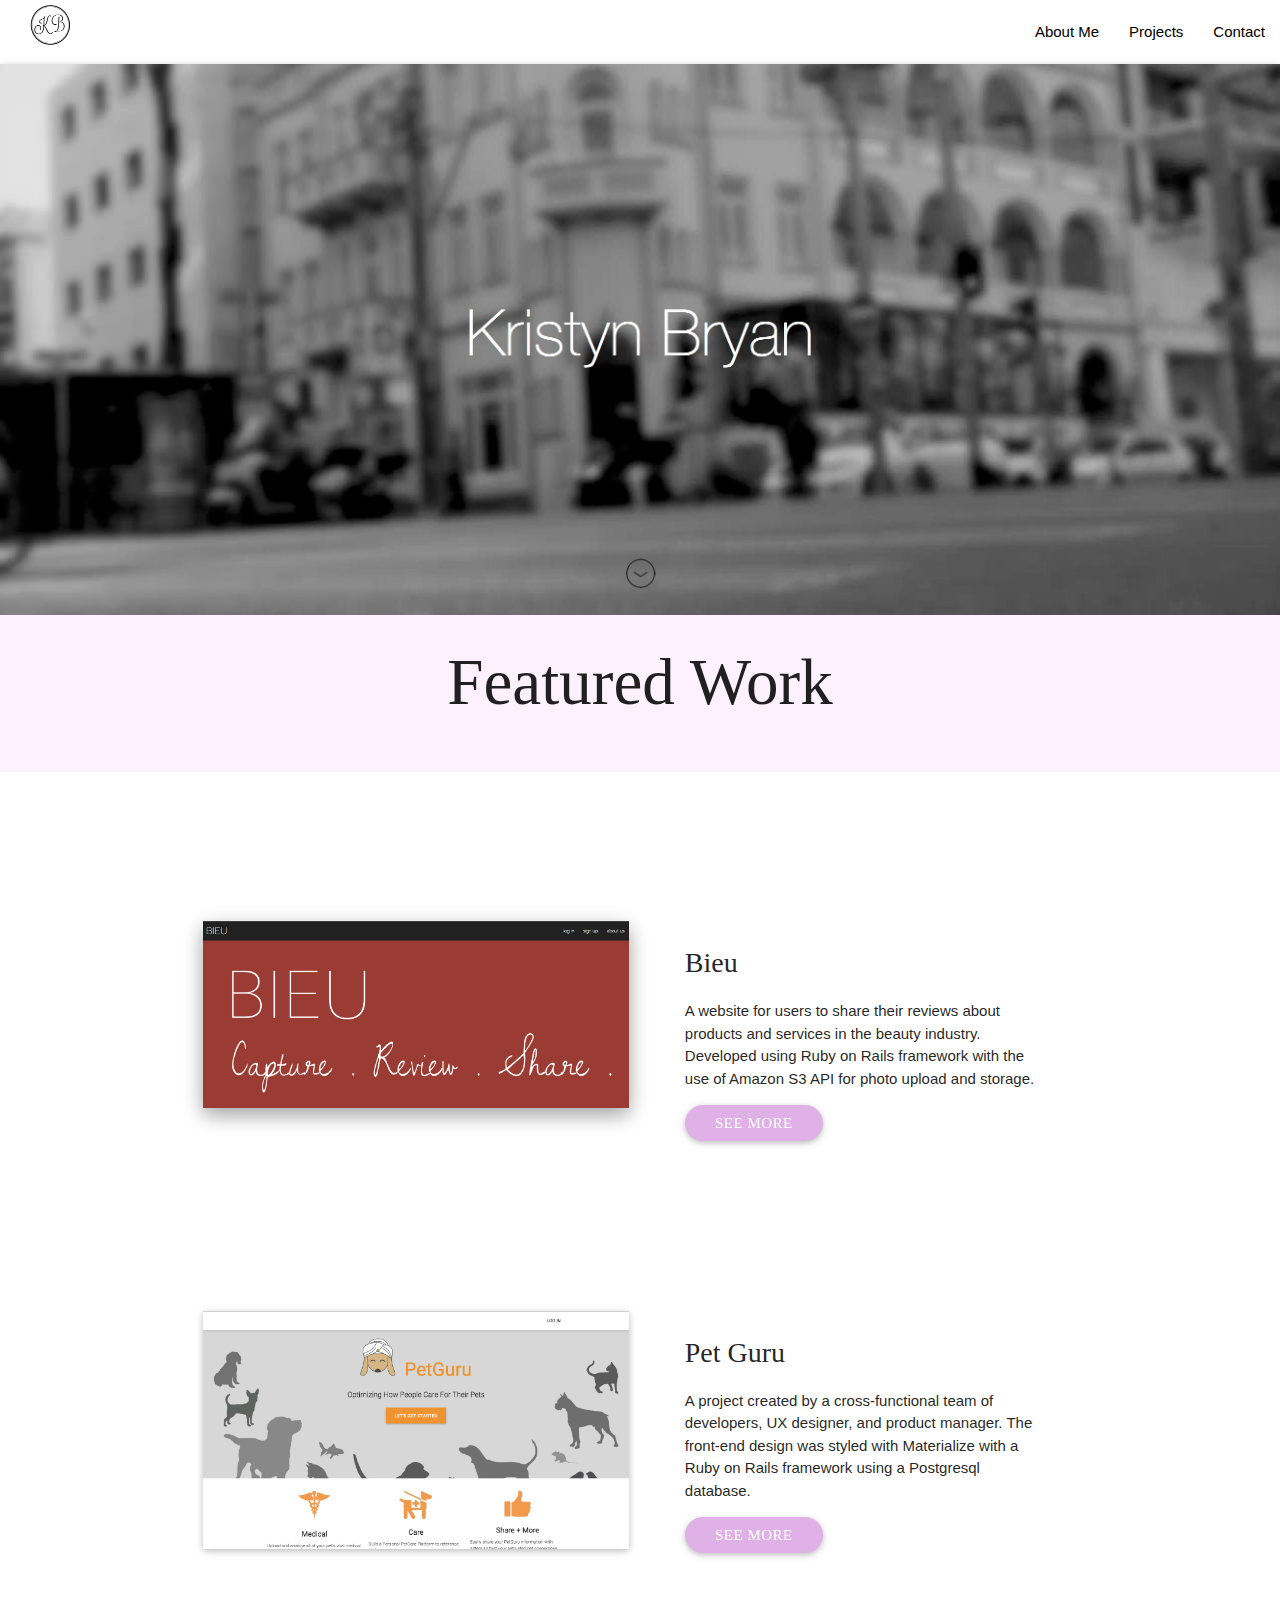
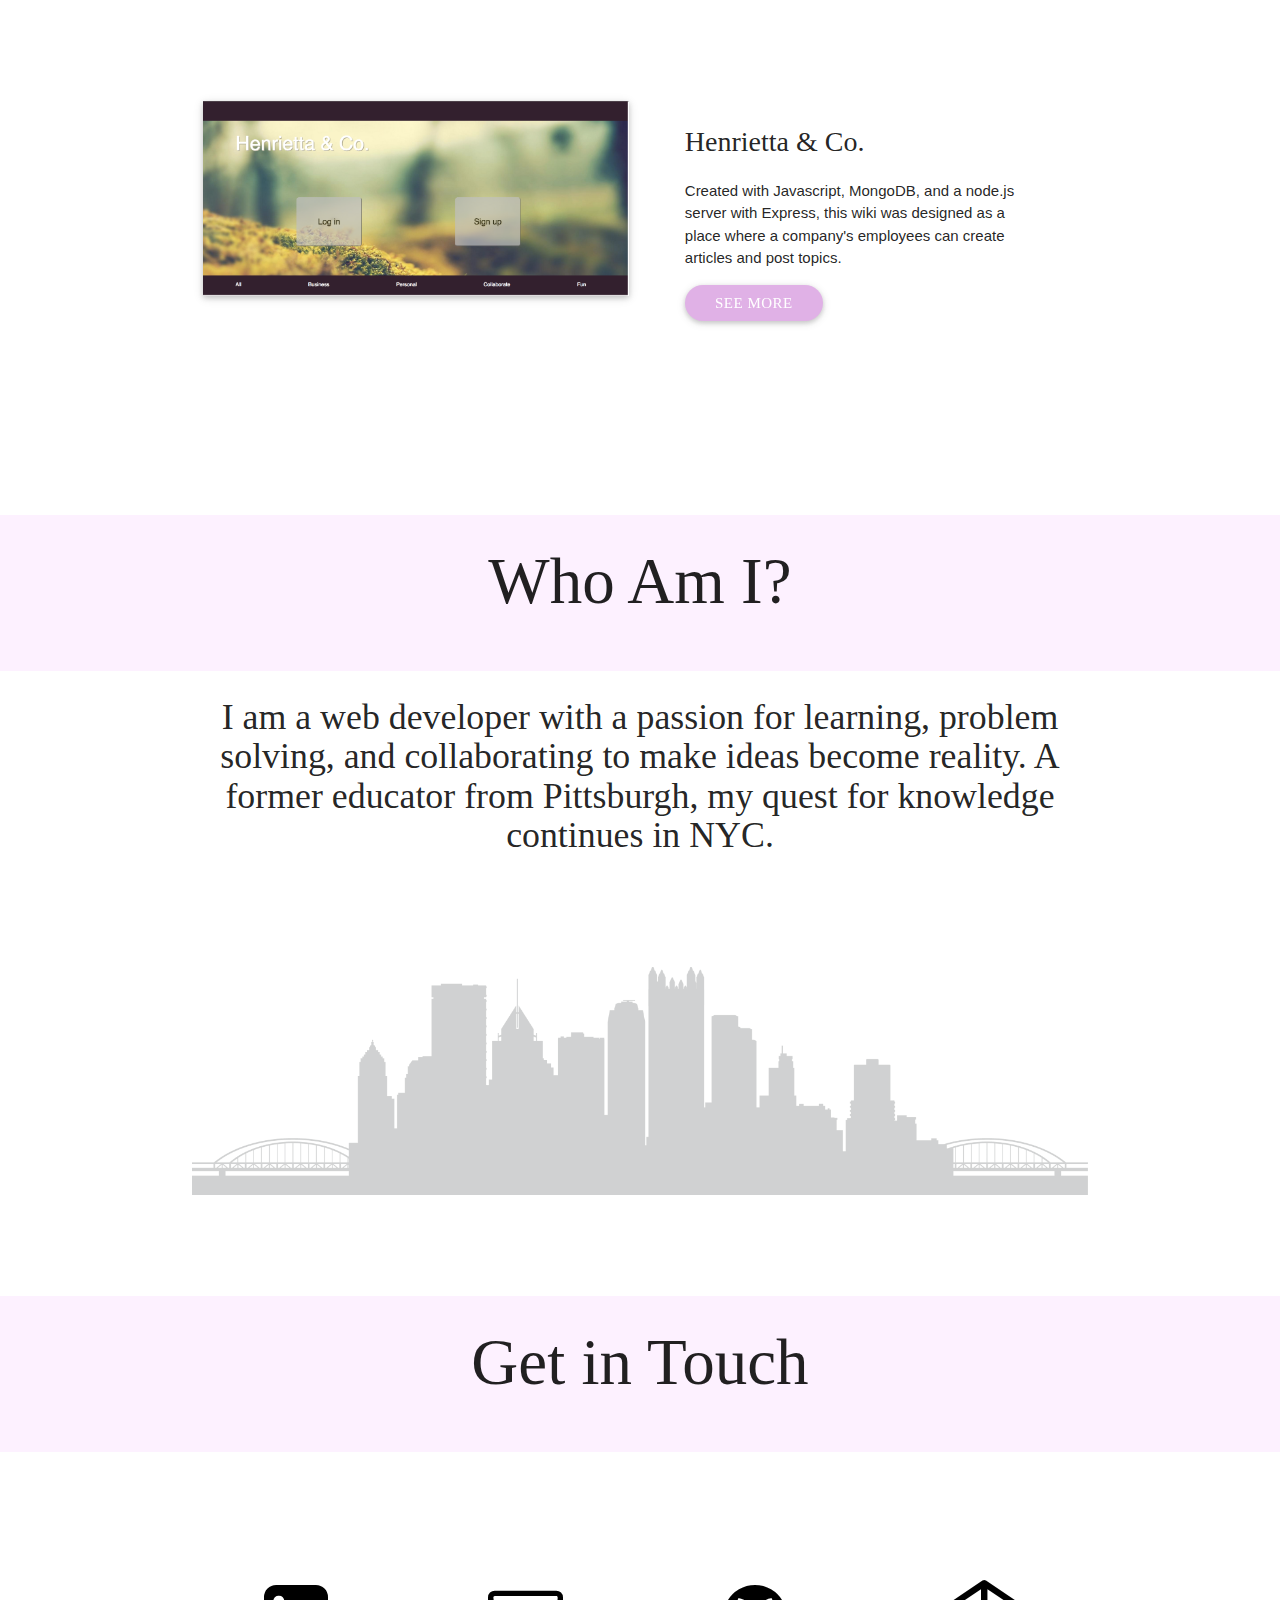
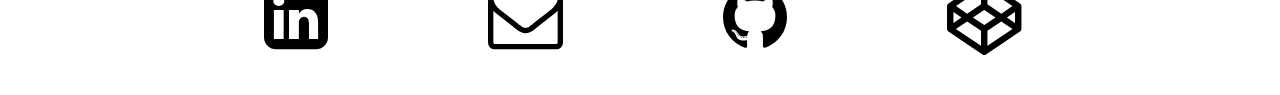
==== index.html @ 2a8c0eea "changed z-index on headers" ====
<!DOCTYPE html>
<head>
  <title>Kristyn Bryan</title>
  <meta name="description" content="Kristyn Bryan | Web Developer." />
<meta name="keywords" content="Kristyn, Bryan, Kristyn Bryan, web developer, freelancer" />
  <link type="text/css" rel="stylesheet" href="views/css/materialize.min.css"  media="screen,projection"/>
  <link rel="stylesheet" type="text/css" href="views/stylesheet.css" />
  <link rel="stylesheet" href="http://maxcdn.bootstrapcdn.com/font-awesome/4.3.0/css/font-awesome.min.css">
  <!--Let browser know website is optimized for mobile-->
  <meta name="viewport" content="width=device-width, initial-scale=1.0"/>
  <!-- <link rel="stylesheet" type="text/css" href="coverr.css"> -->
</head>
<body>
  <!-- Navigation bar -->
  <nav class="z-depth-1">
    <div class="nav-wrapper">
      <a href="#" data-activates="mobile-demo" class="button-collapse"><i class="fa fa-bars"></i></a>
      <a href="#contact" class="brand-logo left"><img style="max-width:100px; margin-top: -7px;" src="views/kblogo.jpg"></a>
      <ul class="right hide-on-med-and-down">
        <li><a href="#about">About Me</a></li>
        <!-- <li><a href="#philosophy">Philosophy</a></li> -->
        <li><a href="#projects">Projects</a></li>
        <li><a href="#contact">Contact</a></li>
      </ul>
      <ul class="side-nav" id="mobile-demo">
        <li><a href="#about">About Me</a></li>
        <!-- <li><a href="#philosophy">Philosophy</a></li> -->
        <li><a href="#projects">Projects</a></li>
        <li><a href="#contact">Contact</a></li>
      </ul>
    </div>
  </nav>


  <div><a href="#about"><img class="background-image responsive-img z-depth-1" src="views/The-Crosswalk/Snapshots/Poster.jpg"></a></div>

  <!-- Project section -->
  <a id="projects"></a>
  <div class="center-align">
    <div id="header-container" class="valign-wrapper">
      <h1 class="valign">Featured Work</h1>
    </div>
  </div>
  <div class="container">
    <div class="section">
      <div class="row">
        <div class="col s12">
          <div id="prjimg" class="col s12 m6 l6">
            <img class="z-depth-2 materialboxed" width="100%" src="views/project_images/Bieu.png">
          </div>
          <div id="prjtxt" class="col s12 m6 l6">
            <h2>Bieu</h2>
            <p>A website for users to share their reviews about products and services in the beauty industry. Developed using Ruby on Rails framework with the use of Amazon S3 API for photo upload and storage.</p>
            <a href="https://arcane-stream-7673.herokuapp.com/" target="_blank" class="btn waves-effect waves-ripple waves-light">See More</a>
          </div>
        </div>

        <div class="col s12">
          <div id="prjimg" class="col s12 m6 l6">
            <img class="materialboxed z-depth-1" width="100%" src="views/project_images/petguru.png">
          </div>
          <div id="prjtxt" class="col s12 m6 l6">
            <h2>Pet Guru</h2>
            <p>A project created by a cross-functional team of developers, UX designer, and product manager. The front-end design was styled with Materialize with a Ruby on Rails framework using a Postgresql database.</p>
            <a href="http://www.petguru.net/" target="_blank" class="btn waves-effect waves-ripple waves-light">See More</a>
          </div>
        </div>

        <div class="col s12">
          <div id="prjimg" class="col s12 m6 l6">
            <img class="materialboxed z-depth-1" width="100%" src="views/project_images/henriettaandco.png">
          </div>
          <div id="prjtxt" class="col s12 m6 l6">
            <h2>Henrietta & Co.</h2>
            <p>Created with Javascript, MongoDB, and a node.js server with Express, this wiki was designed as a place where a company's employees can create articles and post topics.</p>
            <a href="https://henriettaandco.herokuapp.com/" target="_blank" class="btn waves-effect waves-ripple waves-light">See More</a>
          </div>
        </div>
      </div>
    </div>
  </div>


  <!-- Philosophy section -->
  <!-- <div class="section"><a id="philosophy"></a>
    <div id="header-container" class="valign-wrapper z-depth-1">
      <h1 class="center-align">My Coding Philosophy</h1>
    </div>
    <div class="container center-align">
      <h2>"Just because something doesn't do what you planned it to do <br>doesn't mean it's useless."</h2>
      <h2>- Thomas Edison</h2>
      <div id="philosophy" class="row">
        <div class="col s4">
          <img src="views/learn.jpg" class="circle responsive-img" >
          <p>Learn ferociosly.</p>
      </div>
        <div class="col s4">
          <img src="views/steps.jpg" class="circle responsive-img">
          <p>Collaborate and be open to critique.</p>
        </div>
        <div class="col s4">
          <img src="views/prague.jpg" class="circle responsive-img">
          <p>Make it easy to maintain.</p>
        </div>
      </div>
    </div>
  </div> -->

  <!-- Languages section -->
  <!-- <a id="languages"></a>
  <div class="center-align">
    <div id="header-container" class="valign-wrapper z-depth-1">
      <h1>Related Technologies</h1>
    </div>
    <div class="container">
      <div class="section">

        <div class="row">
          <div class="col s6 m3 l3">
            <img src="views/website_software_imgs/angularjs.jpg" >
            <img src="views/website_software_imgs/jquery.jpg" >
            <img src="views/website_software_imgs/npm.png">
            <img src="views/website_software_imgs/node.jpg">
          </div>
          <div class="col s6 m3 l3">
            <img style="margin: 1px;" src="views/website_software_imgs/css.png">
            <img style="margin: 1px;" src="views/website_software_imgs/mongodb.jpg">
            <img style="margin: 1px;" src="views/website_software_imgs/php.jpg">
          </div>
          <div class="col s12 m3 l3">
            <img src="views/website_software_imgs/HTML5_Logo_64.png">
            <img src="views/website_software_imgs/mysql.jpg">
            <img src="views/website_software_imgs/postgresql.png">
          </div>
          <div class="col s12 m3 l3">
            <img style="margin: 1px;"src="views/website_software_imgs/javascript.jpg">
            <img style="margin: 1px;" src="views/website_software_imgs/rails.jpg">
            <img style="margin: 1px;"src="views/website_software_imgs/ruby.jpg">
          </div>
        </div>
      </div>
    </div>
  </div> -->

  <!-- About Me section -->
  <a id="about"></a>
  <div class="center-align">
    <div class="section">
      <div id="header-container" class="valign-wrapper">
        <h1>Who Am I?</h1>
      </div>
        <div class="container">
          <h2 id="about_me">I am a web developer with a passion for learning, problem solving, and collaborating to make ideas become reality. A former educator from Pittsburgh, my quest for knowledge continues in NYC.</h2>
          <div><img id="pittsburgh" class="responsive-img" src="views/skyline-pittsburgh.png"></div>
      </div>
    </div>
  </div>

  <!-- Contact section -->
  <div class="center-align">
    <div class="section" <a id="contact"></a>
      <div id="header-container" class="valign-wrapper">
        <h1>Get in Touch</h1>
      </div>
        <div class="container" id="about-section">
          <div class="row">
            <div class="col s3">
              <a href="https://www.linkedin.com/in/kristynbryan" target="_blank"><i class="fa fa-linkedin-square fa-5x"></i></a>
            </div>
            <div class="col s3">
              <a href="mailto:kristynrb@gmail.com" target="_blank"><i class="fa fa-envelope-o fa-5x"></i></a>
            </div>
            <div class="col s3">
              <a href="https://github.com/kristynrb" target="_blank"><i class="fa fa-github fa-5x"></i></a>
            </div>
            <div class="col s3">
              <a href="http://codepen.io/kristynrb" target="_blank"><i class="fa fa-codepen fa-5x"></i></a>
            </div>
          </div>
        </div>
        <div hidden id="kristyn"><a href="#about"><img src="views/KBweb.jpeg" class="responsive-img"/></a></div>
      </div>
    </div>
  </div>
</div>
<!-- Javascript tags -->
<script type="text/javascript" src="https://code.jquery.com/jquery-2.1.1.min.js"></script>
<script type="text/javascript" src="js/materialize.min.js"></script>
<script src="js/personal_site.js"></script>
</body>

</html>
---- views/stylesheet.css ----
html {
  font-family: "HelveticaNeue-Light", "Helvetica Neue Light", "Helvetica Neue", Helvetica, Arial, "Lucida Grande", sans-serif;
}

nav {
  background-color: white;
}

nav ul a {
  color: black;
}

i.fa.fa-bars{
  color: black;
  margin-left: 20%;
}

i.fa {
  color: black;
}

#name-box {
  color: white;
  width: 100%;
  font-size: 65px;
  font-weight: 100;
  z-index: 2;
  position: absolute;
  box-sizing: border-box;
  height: auto;
}

#name {
  width: 100%;
  margin-top: 20%;
}

i.fa fa-chevron-down{
  margin-top: -10px;
}

h1 {
	font-family: 'Helvetica Neue';
	font-size: 65px;
  font-weight: 100;
  /*background-color: lightgray;*/
  height: 100px;
  width: 100%;
}

@media screen and (max-width: 400px){
  h1{
    font-size: 40px;
  }
}

@media screen and (max-width: 700px){
  h1{
    font-size: 50px;
  }
}

h2 {
	font-family: 'HelveticaNeue-Light';
	font-size: 28px;
  /*font-size: 3.0vw;*/
  font-weight: 300;
}

#about_me {
  font-size: 2.8vw;
  font-weight: 300;
}

a.btn {
  font-family: 'Helvetica Neue';
  border-radius: 40px 40px 40px / 40px 40px;
  background-color: #E0B1E6;
  font-weight: thin;
}

a.btn:hover {
  background-color: lightgray;
}

div#prjtxt {
  height: 300px;
  margin-top: 10%;
  padding: 5%;
  padding-top:0%;
}

div#prjimg {
  height: 300px;
  margin-top: 10%;
}

@media screen and (max-width: 400px){
  div#prjimg {
    height: 100%;
  }
}

.container {
  min-height: 100%;
}


.background-image {
  width: 100%;
  left: 0;
  right: 0;
  z-index: 1;
  overflow: hidden;
  max-height: 600px;
  display: block;
  margin-top: 0;
}

#philosophy {
  margin-top: 10%;
}

#pittsburgh {
  opacity: .2;
  max-width: 100%;
  margin-top: 10%;
}

.section {
  margin-top: 5%;
}

#contact {
  /*margin-bottom: 0%;*/
}

#kristyn {
  margin-top: 10%;
}

#about-section {
  height: 100px;
  margin-top: 10%;
}

#header-container {
  /*background-color: lightgray;*/
  background-color: #FDF1FF;

}
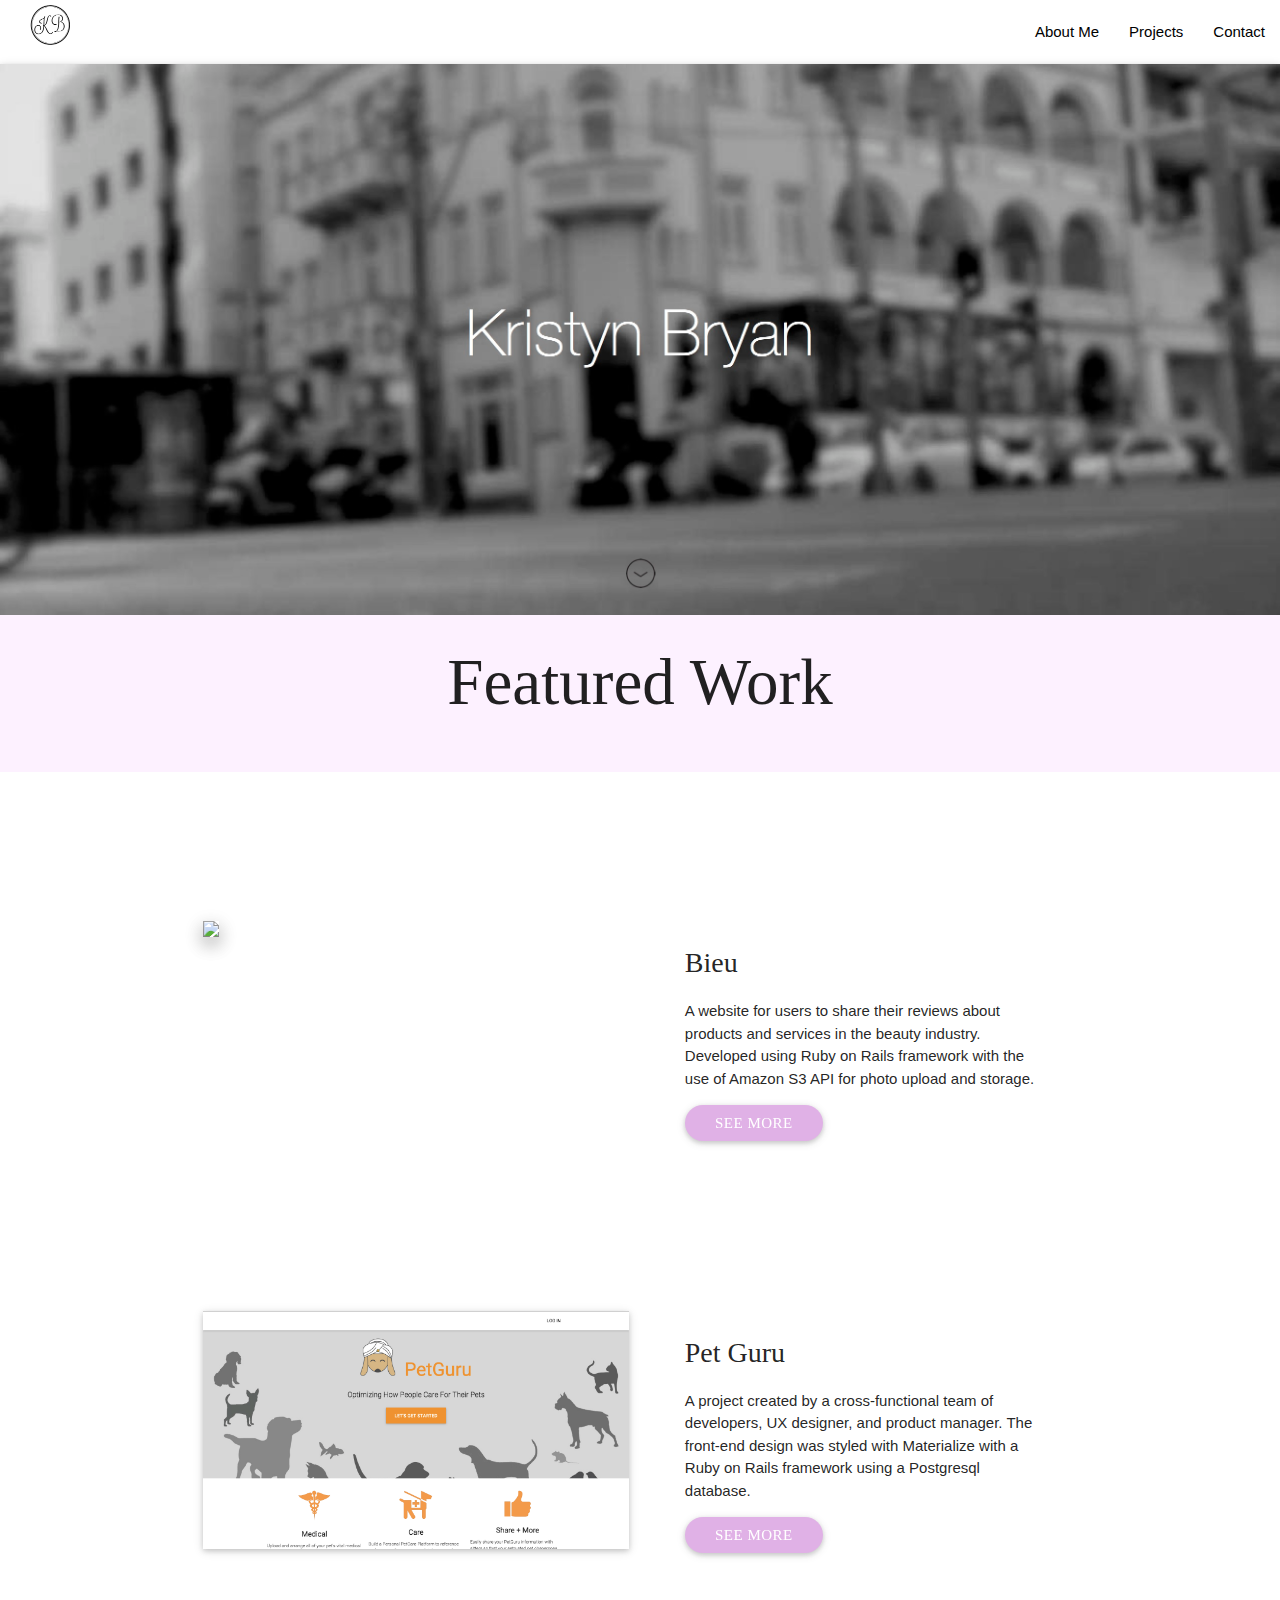
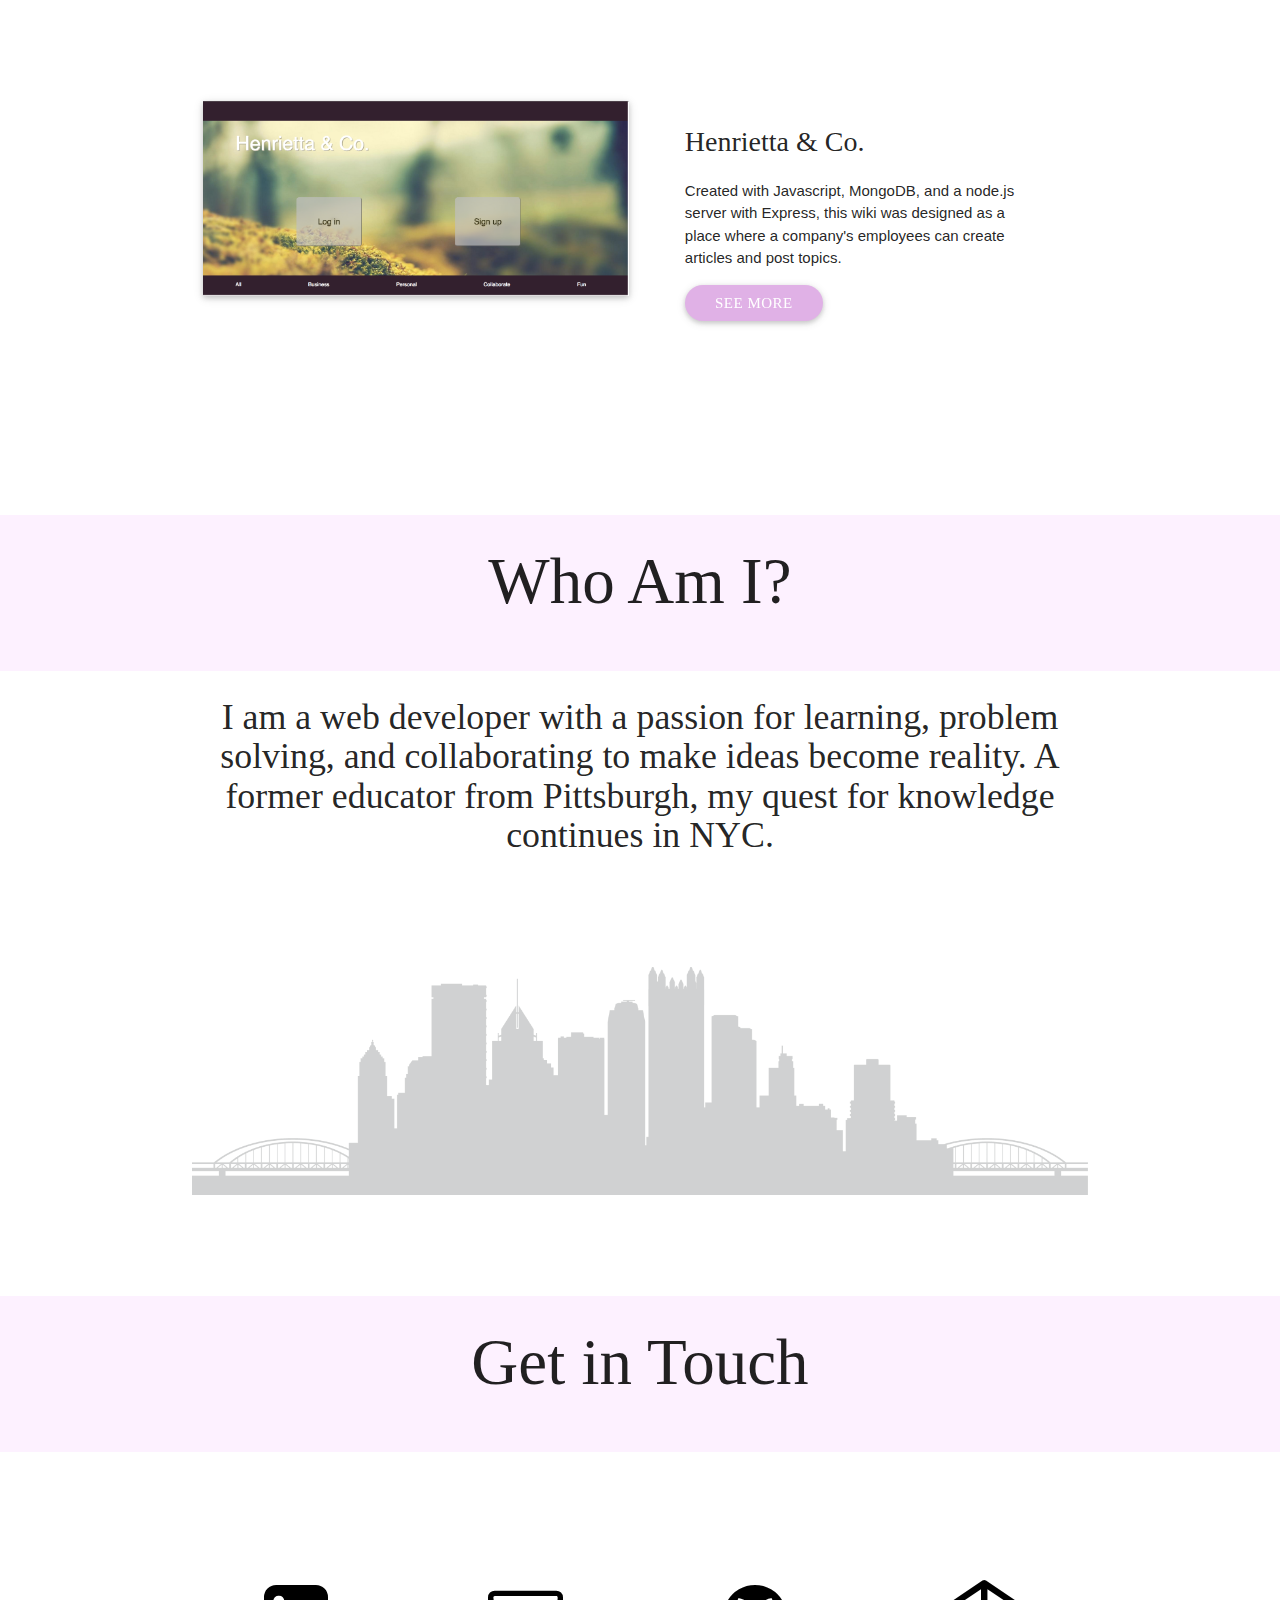
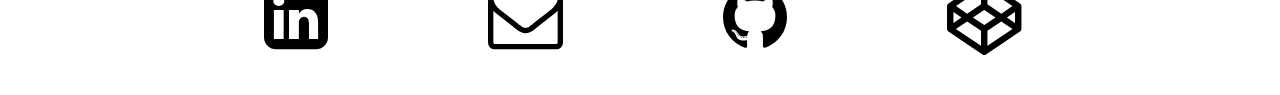
==== commit 780d5fff: "button change" ====
--- a/index.html
+++ b/index.html
@@ -46,7 +46,8 @@
       <div class="row">
         <div class="col s12">
           <div id="prjimg" class="col s12 m6 l6">
-            <img class="z-depth-2 materialboxed" width="100%" src="views/project_images/Bieu.png">
+            <!-- <img class="z-depth-2 materialboxed" width="100%" src="views/project_images/Bieu.png"> -->
+            <img class="z-depth-2 materialboxed" width="100%" src="views/new_project_photos/bieuProductView.png">
           </div>
           <div id="prjtxt" class="col s12 m6 l6">
             <h2>Bieu</h2>
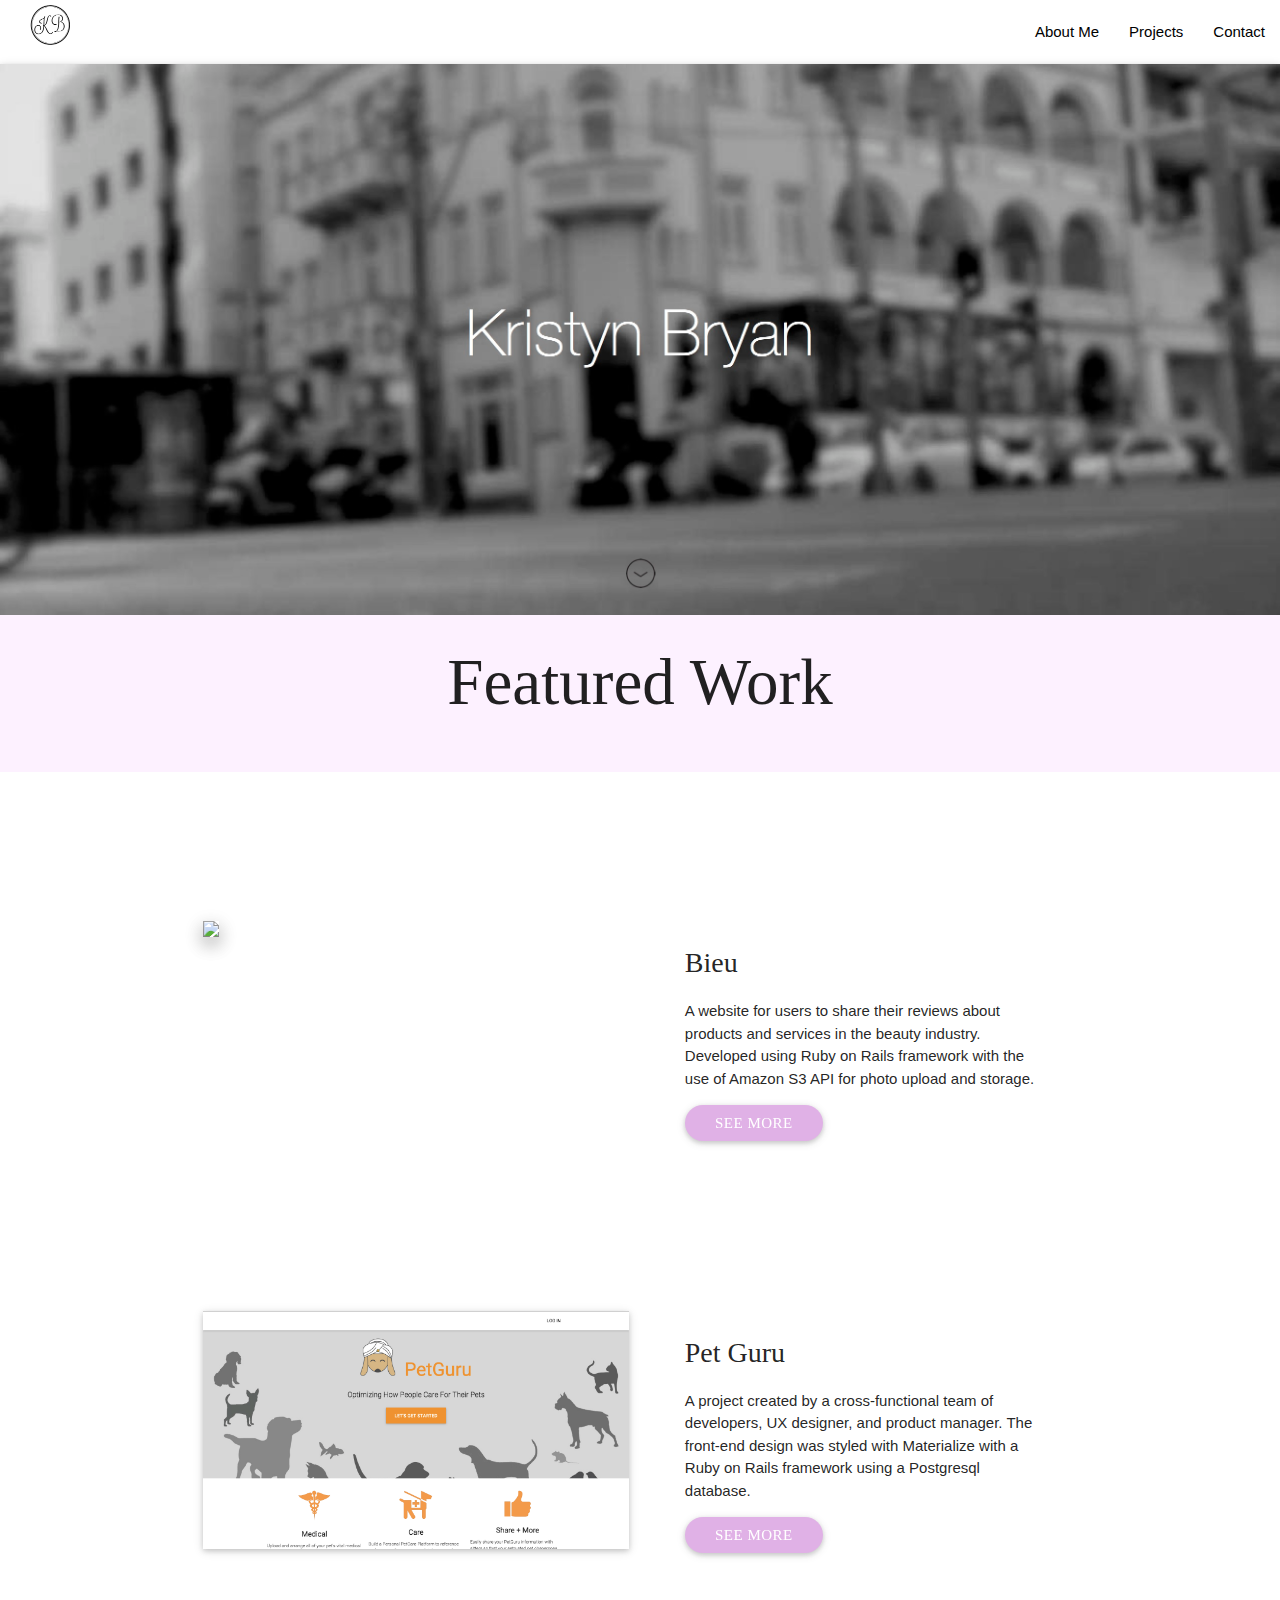
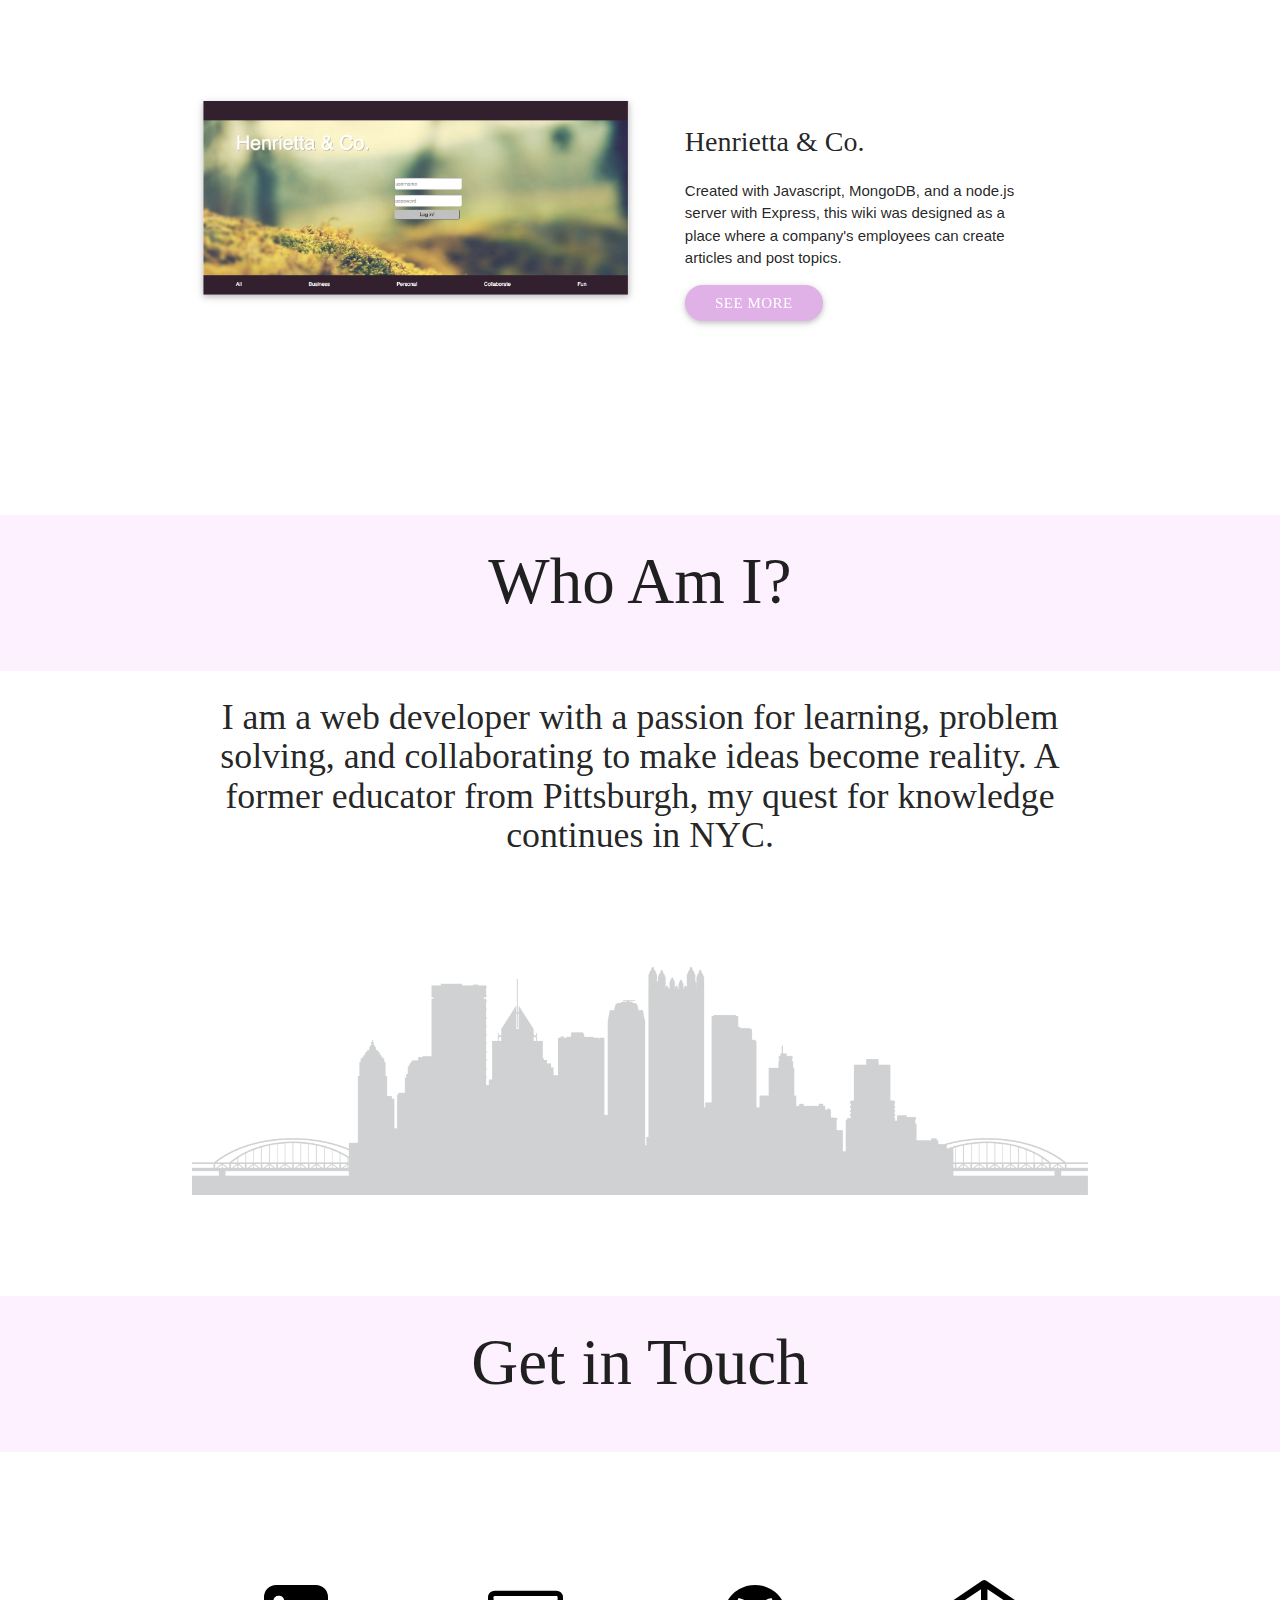
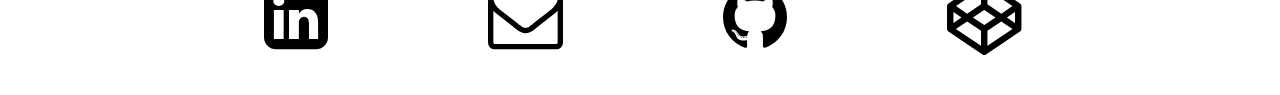
==== commit aea281e9: "changed bieu photo" ====
--- a/index.html
+++ b/index.html
@@ -46,7 +46,6 @@
       <div class="row">
         <div class="col s12">
           <div id="prjimg" class="col s12 m6 l6">
-            <!-- <img class="z-depth-2 materialboxed" width="100%" src="views/project_images/Bieu.png"> -->
             <img class="z-depth-2 materialboxed" width="100%" src="views/new_project_photos/bieuProductView.png">
           </div>
           <div id="prjtxt" class="col s12 m6 l6">
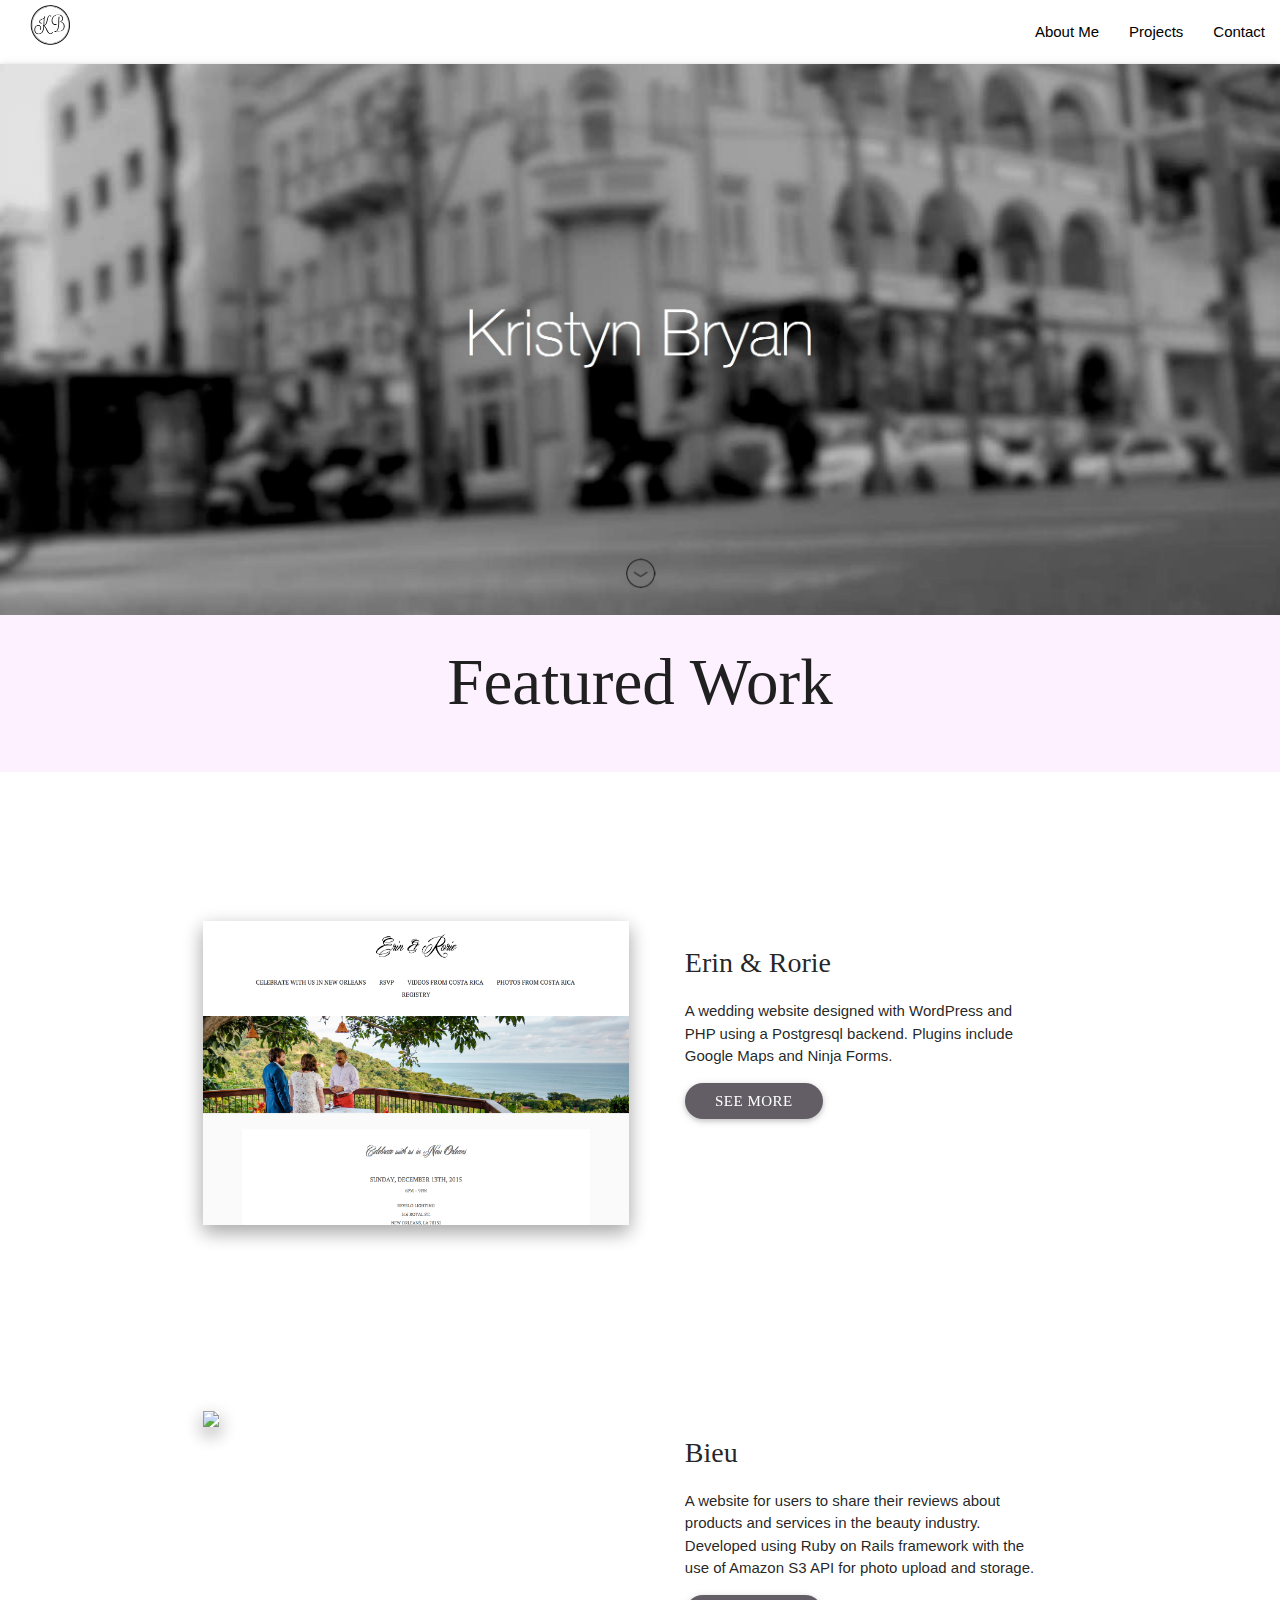
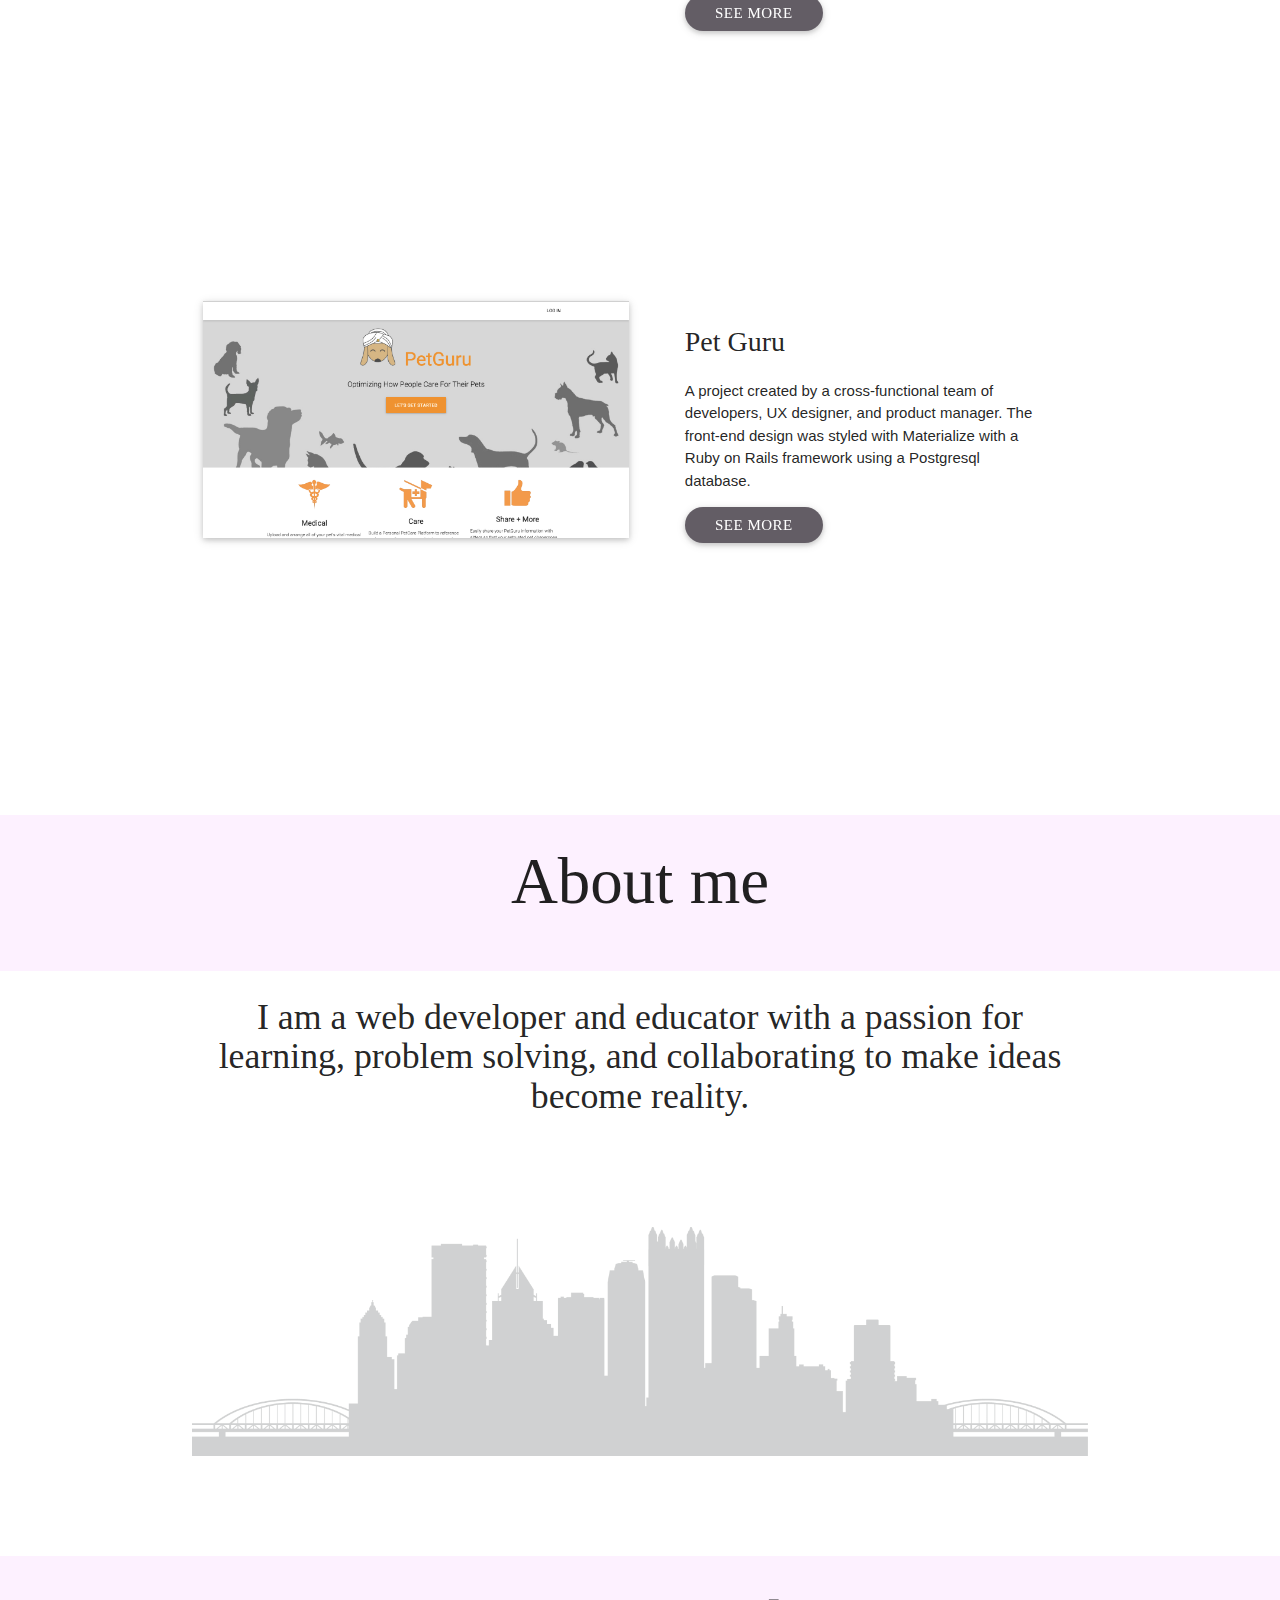
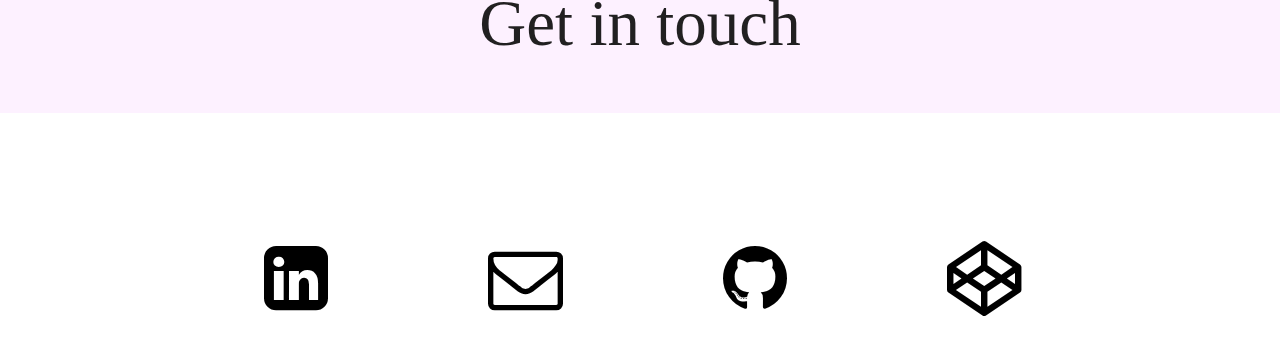
==== commit 891f322b: "new projected added - commented out Henrietta and Co." ====
--- a/index.html
+++ b/index.html
@@ -44,6 +44,18 @@
   <div class="container">
     <div class="section">
       <div class="row">
+
+        <div class="col s12">
+          <div id="prjimg" class="col s12 m6 l6">
+            <img class="z-depth-2 materialboxed" width="100%" src="views/erinandroriecrop.png">
+          </div>
+          <div id="prjtxt" class="col s12 m6 l6">
+            <h2>Erin & Rorie</h2>
+            <p>A wedding website designed with WordPress and PHP using a Postgresql backend. Plugins include Google Maps and Ninja Forms.</p>
+            <a href="http://erinandrorie.xyz/" target="_blank" class="btn waves-effect waves-ripple waves-light">See More</a>
+          </div>
+        </div>
+
         <div class="col s12">
           <div id="prjimg" class="col s12 m6 l6">
             <img class="z-depth-2 materialboxed" width="100%" src="views/new_project_photos/bieuProductView.png">
@@ -66,7 +78,7 @@
           </div>
         </div>
 
-        <div class="col s12">
+        <!-- <div class="col s12">
           <div id="prjimg" class="col s12 m6 l6">
             <img class="materialboxed z-depth-1" width="100%" src="views/project_images/henriettaandco.png">
           </div>
@@ -75,7 +87,7 @@
             <p>Created with Javascript, MongoDB, and a node.js server with Express, this wiki was designed as a place where a company's employees can create articles and post topics.</p>
             <a href="https://henriettaandco.herokuapp.com/" target="_blank" class="btn waves-effect waves-ripple waves-light">See More</a>
           </div>
-        </div>
+        </div> -->
       </div>
     </div>
   </div>
@@ -147,10 +159,10 @@
   <div class="center-align">
     <div class="section">
       <div id="header-container" class="valign-wrapper">
-        <h1>Who Am I?</h1>
+        <h1>About me</h1>
       </div>
         <div class="container">
-          <h2 id="about_me">I am a web developer with a passion for learning, problem solving, and collaborating to make ideas become reality. A former educator from Pittsburgh, my quest for knowledge continues in NYC.</h2>
+          <h2 id="about_me">I am a web developer and educator with a passion for learning, problem solving, and collaborating to make ideas become reality.</h2>
           <div><img id="pittsburgh" class="responsive-img" src="views/skyline-pittsburgh.png"></div>
       </div>
     </div>
@@ -160,7 +172,7 @@
   <div class="center-align">
     <div class="section" <a id="contact"></a>
       <div id="header-container" class="valign-wrapper">
-        <h1>Get in Touch</h1>
+        <h1>Get in touch</h1>
       </div>
         <div class="container" id="about-section">
           <div class="row">
--- a/views/stylesheet.css
+++ b/views/stylesheet.css
@@ -75,7 +75,8 @@
 a.btn {
   font-family: 'Helvetica Neue';
   border-radius: 40px 40px 40px / 40px 40px;
-  background-color: #E0B1E6;
+  /*background-color: #E0B1E6;*/
+  background-color: #635D65;
   font-weight: thin;
 }
 
@@ -84,14 +85,14 @@
 }
 
 div#prjtxt {
-  height: 300px;
+  height: 400px;
   margin-top: 10%;
   padding: 5%;
   padding-top:0%;
 }
 
 div#prjimg {
-  height: 300px;
+  height: 400px;
   margin-top: 10%;
 }
 
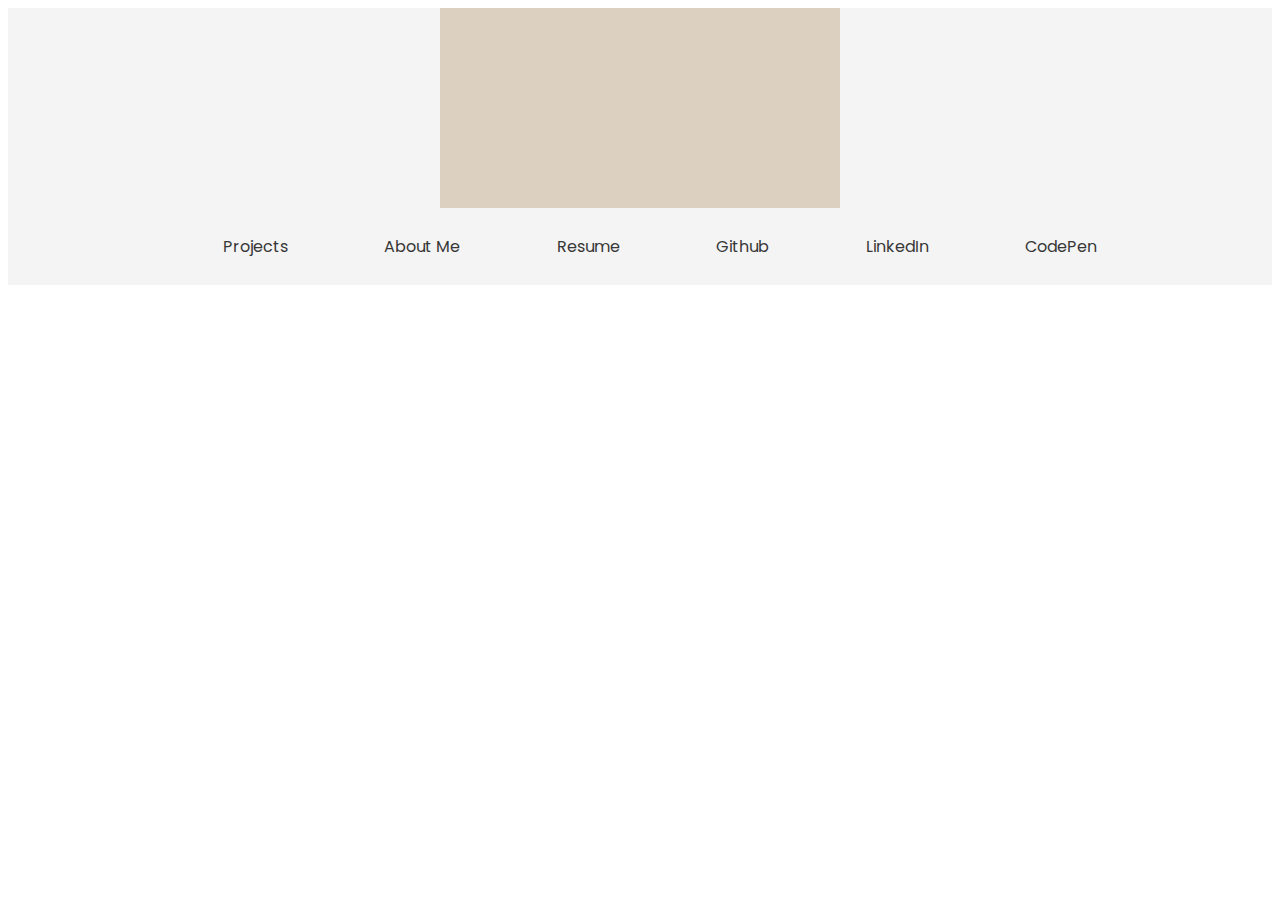
==== commit ad297e31: "initial html and styling" ====
--- a/index.html
+++ b/index.html
@@ -1,204 +1,25 @@
 <!DOCTYPE html>
-<head>
-  <title>Kristyn Bryan</title>
-  <meta name="description" content="Kristyn Bryan | Web Developer." />
-<meta name="keywords" content="Kristyn, Bryan, Kristyn Bryan, web developer, freelancer" />
-  <link type="text/css" rel="stylesheet" href="views/css/materialize.min.css"  media="screen,projection"/>
-  <link rel="stylesheet" type="text/css" href="views/stylesheet.css" />
-  <link rel="stylesheet" href="http://maxcdn.bootstrapcdn.com/font-awesome/4.3.0/css/font-awesome.min.css">
-  <!--Let browser know website is optimized for mobile-->
-  <meta name="viewport" content="width=device-width, initial-scale=1.0"/>
-  <!-- <link rel="stylesheet" type="text/css" href="coverr.css"> -->
-</head>
-<body>
-  <!-- Navigation bar -->
-  <nav class="z-depth-1">
-    <div class="nav-wrapper">
-      <a href="#" data-activates="mobile-demo" class="button-collapse"><i class="fa fa-bars"></i></a>
-      <a href="#contact" class="brand-logo left"><img style="max-width:100px; margin-top: -7px;" src="views/kblogo.jpg"></a>
-      <ul class="right hide-on-med-and-down">
-        <li><a href="#about">About Me</a></li>
-        <!-- <li><a href="#philosophy">Philosophy</a></li> -->
-        <li><a href="#projects">Projects</a></li>
-        <li><a href="#contact">Contact</a></li>
-      </ul>
-      <ul class="side-nav" id="mobile-demo">
-        <li><a href="#about">About Me</a></li>
-        <!-- <li><a href="#philosophy">Philosophy</a></li> -->
-        <li><a href="#projects">Projects</a></li>
-        <li><a href="#contact">Contact</a></li>
-      </ul>
-    </div>
-  </nav>
+<html>
+  <head>
+    <meta charset="utf-8">
+    <title>Kristyn Bryan</title>
 
-
-  <div><a href="#about"><img class="background-image responsive-img z-depth-1" src="views/The-Crosswalk/Snapshots/Poster.jpg"></a></div>
-
-  <!-- Project section -->
-  <a id="projects"></a>
-  <div class="center-align">
-    <div id="header-container" class="valign-wrapper">
-      <h1 class="valign">Featured Work</h1>
-    </div>
-  </div>
-  <div class="container">
-    <div class="section">
-      <div class="row">
-
-        <div class="col s12">
-          <div id="prjimg" class="col s12 m6 l6">
-            <img class="z-depth-2 materialboxed" width="100%" src="views/erinandroriecrop.png">
-          </div>
-          <div id="prjtxt" class="col s12 m6 l6">
-            <h2>Erin & Rorie</h2>
-            <p>A wedding website designed with WordPress and PHP using a Postgresql backend. Plugins include Google Maps and Ninja Forms.</p>
-            <a href="http://erinandrorie.xyz/" target="_blank" class="btn waves-effect waves-ripple waves-light">See More</a>
-          </div>
-        </div>
-
-        <div class="col s12">
-          <div id="prjimg" class="col s12 m6 l6">
-            <img class="z-depth-2 materialboxed" width="100%" src="views/new_project_photos/bieuProductView.png">
-          </div>
-          <div id="prjtxt" class="col s12 m6 l6">
-            <h2>Bieu</h2>
-            <p>A website for users to share their reviews about products and services in the beauty industry. Developed using Ruby on Rails framework with the use of Amazon S3 API for photo upload and storage.</p>
-            <a href="https://arcane-stream-7673.herokuapp.com/" target="_blank" class="btn waves-effect waves-ripple waves-light">See More</a>
-          </div>
-        </div>
-
-        <div class="col s12">
-          <div id="prjimg" class="col s12 m6 l6">
-            <img class="materialboxed z-depth-1" width="100%" src="views/project_images/petguru.png">
-          </div>
-          <div id="prjtxt" class="col s12 m6 l6">
-            <h2>Pet Guru</h2>
-            <p>A project created by a cross-functional team of developers, UX designer, and product manager. The front-end design was styled with Materialize with a Ruby on Rails framework using a Postgresql database.</p>
-            <a href="http://www.petguru.net/" target="_blank" class="btn waves-effect waves-ripple waves-light">See More</a>
-          </div>
-        </div>
-
-        <!-- <div class="col s12">
-          <div id="prjimg" class="col s12 m6 l6">
-            <img class="materialboxed z-depth-1" width="100%" src="views/project_images/henriettaandco.png">
-          </div>
-          <div id="prjtxt" class="col s12 m6 l6">
-            <h2>Henrietta & Co.</h2>
-            <p>Created with Javascript, MongoDB, and a node.js server with Express, this wiki was designed as a place where a company's employees can create articles and post topics.</p>
-            <a href="https://henriettaandco.herokuapp.com/" target="_blank" class="btn waves-effect waves-ripple waves-light">See More</a>
-          </div>
-        </div> -->
-      </div>
-    </div>
-  </div>
-
-
-  <!-- Philosophy section -->
-  <!-- <div class="section"><a id="philosophy"></a>
-    <div id="header-container" class="valign-wrapper z-depth-1">
-      <h1 class="center-align">My Coding Philosophy</h1>
-    </div>
-    <div class="container center-align">
-      <h2>"Just because something doesn't do what you planned it to do <br>doesn't mean it's useless."</h2>
-      <h2>- Thomas Edison</h2>
-      <div id="philosophy" class="row">
-        <div class="col s4">
-          <img src="views/learn.jpg" class="circle responsive-img" >
-          <p>Learn ferociosly.</p>
-      </div>
-        <div class="col s4">
-          <img src="views/steps.jpg" class="circle responsive-img">
-          <p>Collaborate and be open to critique.</p>
-        </div>
-        <div class="col s4">
-          <img src="views/prague.jpg" class="circle responsive-img">
-          <p>Make it easy to maintain.</p>
-        </div>
-      </div>
-    </div>
-  </div> -->
-
-  <!-- Languages section -->
-  <!-- <a id="languages"></a>
-  <div class="center-align">
-    <div id="header-container" class="valign-wrapper z-depth-1">
-      <h1>Related Technologies</h1>
-    </div>
-    <div class="container">
-      <div class="section">
-
-        <div class="row">
-          <div class="col s6 m3 l3">
-            <img src="views/website_software_imgs/angularjs.jpg" >
-            <img src="views/website_software_imgs/jquery.jpg" >
-            <img src="views/website_software_imgs/npm.png">
-            <img src="views/website_software_imgs/node.jpg">
-          </div>
-          <div class="col s6 m3 l3">
-            <img style="margin: 1px;" src="views/website_software_imgs/css.png">
-            <img style="margin: 1px;" src="views/website_software_imgs/mongodb.jpg">
-            <img style="margin: 1px;" src="views/website_software_imgs/php.jpg">
-          </div>
-          <div class="col s12 m3 l3">
-            <img src="views/website_software_imgs/HTML5_Logo_64.png">
-            <img src="views/website_software_imgs/mysql.jpg">
-            <img src="views/website_software_imgs/postgresql.png">
-          </div>
-          <div class="col s12 m3 l3">
-            <img style="margin: 1px;"src="views/website_software_imgs/javascript.jpg">
-            <img style="margin: 1px;" src="views/website_software_imgs/rails.jpg">
-            <img style="margin: 1px;"src="views/website_software_imgs/ruby.jpg">
-          </div>
-        </div>
-      </div>
-    </div>
-  </div> -->
-
-  <!-- About Me section -->
-  <a id="about"></a>
-  <div class="center-align">
-    <div class="section">
-      <div id="header-container" class="valign-wrapper">
-        <h1>About me</h1>
-      </div>
-        <div class="container">
-          <h2 id="about_me">I am a web developer and educator with a passion for learning, problem solving, and collaborating to make ideas become reality.</h2>
-          <div><img id="pittsburgh" class="responsive-img" src="views/skyline-pittsburgh.png"></div>
-      </div>
-    </div>
-  </div>
-
-  <!-- Contact section -->
-  <div class="center-align">
-    <div class="section" <a id="contact"></a>
-      <div id="header-container" class="valign-wrapper">
-        <h1>Get in touch</h1>
-      </div>
-        <div class="container" id="about-section">
-          <div class="row">
-            <div class="col s3">
-              <a href="https://www.linkedin.com/in/kristynbryan" target="_blank"><i class="fa fa-linkedin-square fa-5x"></i></a>
-            </div>
-            <div class="col s3">
-              <a href="mailto:kristynrb@gmail.com" target="_blank"><i class="fa fa-envelope-o fa-5x"></i></a>
-            </div>
-            <div class="col s3">
-              <a href="https://github.com/kristynrb" target="_blank"><i class="fa fa-github fa-5x"></i></a>
-            </div>
-            <div class="col s3">
-              <a href="http://codepen.io/kristynrb" target="_blank"><i class="fa fa-codepen fa-5x"></i></a>
-            </div>
-          </div>
-        </div>
-        <div hidden id="kristyn"><a href="#about"><img src="views/KBweb.jpeg" class="responsive-img"/></a></div>
-      </div>
-    </div>
-  </div>
-</div>
-<!-- Javascript tags -->
-<script type="text/javascript" src="https://code.jquery.com/jquery-2.1.1.min.js"></script>
-<script type="text/javascript" src="js/materialize.min.js"></script>
-<script src="js/personal_site.js"></script>
-</body>
-
+    <!-- Stylesheets -->
+    <link rel="stylesheet" href="style.css">
+  </head>
+  <body>
+    <div id="container">
+      <div id="center-box"></div>
+      <nav>
+        <ul>
+          <li>Projects</li>
+          <li>About Me</li>
+          <li>Resume</li>
+          <li>Github</li>
+          <li>LinkedIn</li>
+          <li>CodePen</li>
+        </ul>
+      </nav>
+    <div>
+  </body>
 </html>
--- a/style.css
+++ b/style.css
@@ -0,0 +1,51 @@
+@import url('https://fonts.googleapis.com/css?family=Poppins');
+
+#container {
+  font-family: 'Avenir Next', 'Poppins', sans-serif;
+
+  background-color: #F4F4F4;
+
+  display: -webkit-flex;
+  display: flex;
+
+  -webkit-flex-direction: column;
+  flex-direction: column;
+
+  -webkit-align-items: center;
+  align-items: center;
+
+  /*justify-content is not working*/
+  -webkit-justify-content: center;
+  justify-content: center;
+
+  height: 100%;
+  width: 100%;
+  margin: 0;
+  padding: 0;
+}
+
+#center-box{
+  background-color: #DCD0C0;
+  height: 200px;
+  width: 400px;
+}
+
+nav{
+  width: 80%;
+}
+
+ul{
+  display: flex;
+  flex-direction: row;
+  justify-content: space-around;
+}
+
+li {
+  color: #373737;
+  list-style-type: none;
+  padding: 10px;
+}
+
+li:hover {
+  color: #C0B283;
+}
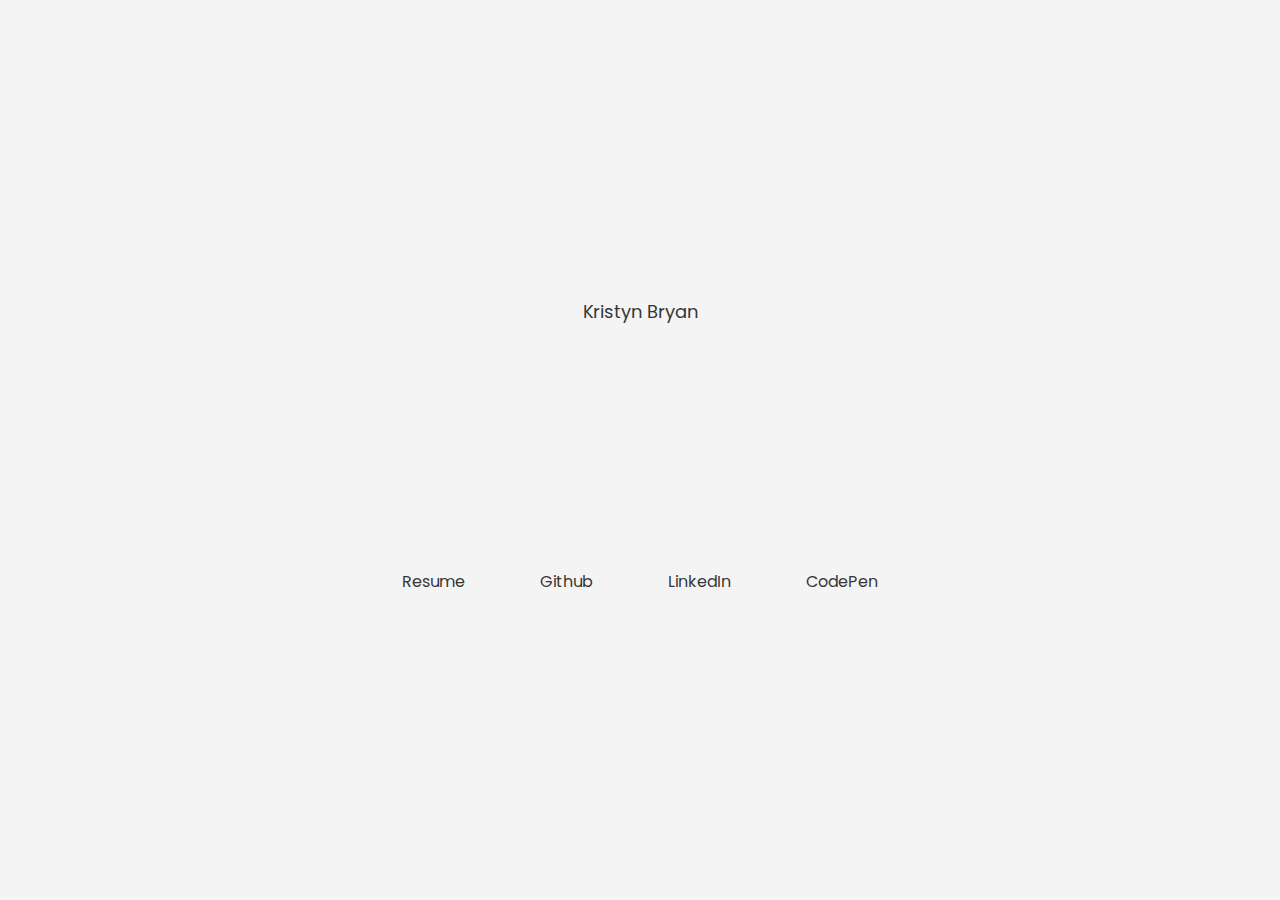
==== commit 5749ff96: "udpated svg image and links" ====
--- a/index.html
+++ b/index.html
@@ -6,20 +6,61 @@
 
     <!-- Stylesheets -->
     <link rel="stylesheet" href="style.css">
+    <link rel="stylesheet" href="https://cdnjs.cloudflare.com/ajax/libs/font-awesome/4.7.0/css/font-awesome.min.css">
+
   </head>
   <body>
     <div id="container">
-      <div id="center-box"></div>
+      <p id="name">Kristyn Bryan</p>
+      <div id="center-box">
+
+        <svg version="1.1" xmlns="http://www.w3.org/2000/svg" viewBox="-150 -100 800 800" xmlns:xlink="http://www.w3.org/1999/xlink" enable-background="new -150 -100 800 800">
+          <g>
+            <g>
+
+              <path class="lid" fill="#F4F4F4" stroke="#C0B283" stroke-width="4" d="M501,470.8l-57.3-163.3V41.2H69.4v260.4L11,470.8H501z M40.2,451l45.9-134.5h339.9L472.9,451H40.2z M89.2,61h333.6v234.6    H89.2V61z"/>
+
+              <polygon class="lid"  fill="#F4F4F4" stroke="#C0B283" stroke-width="4" points="146.5,186.1 223.7,219.5 223.7,204.9 162.2,178.9 224.7,153.8 224.7,139.2 146.5,172.6   "/>
+
+              <polygon class="lid"  fill="#F4F4F4" stroke="#C0B283" stroke-width="4" points="233.1,239.3 244.5,239.3 278.9,117.3 267.5,117.3   "/>
+
+              <polygon class="lid" fill="#F4F4F4" stroke="#C0B283" stroke-width="4" points="287.3,153.8 348.8,178.9 287.3,204.9 287.3,219.5 365.5,186.1 365.5,172.6 287.3,139.2   "/>
+            </g>
+          </g>
+        </svg>
+
+      </div>
       <nav>
         <ul>
-          <li>Projects</li>
-          <li>About Me</li>
-          <li>Resume</li>
-          <li>Github</li>
-          <li>LinkedIn</li>
-          <li>CodePen</li>
+          <li><a href="KBryan_Resume.pdf" target="_blank">Resume</a></li>
+          <li><a href="https://github.com/kristynrb" target="_blank">Github</a></li>
+          <li> <a href="https://www.linkedin.com/in/kristynbryan" target="_blank">LinkedIn</a></li>
+          <li><a href="http://codepen.io/kristynrb" target="_blank">CodePen</a></li>
         </ul>
       </nav>
-    <div>
+
+      <!-- Show and hide section -->
+      <section id="projects">
+
+      </section>
+
+      <!-- Show and hide section -->
+      <!-- <section id="about-me">
+        <p>
+          I'm a web developer, educator, and  life-long learner living in Brooklyn, NY.
+        </p>
+
+        <p>
+          I have a passion for travel and exploring new places. When I'm not in front of the computer, I'm either on a walk checking out the beauty of my city or I'm on my mat doing yoga.
+        </p>
+
+        <p>
+          What excites me the most right now is working to develop and design something new. Contact me if you'd like to work together!
+        </p> -->
+
+        <!-- <a href="mailto:kristynrb@gmail.com" target="_blank"><i class="fa fa-envelope-o fa-5x"></i></a> -->
+
+      </section>
+    </div>
   </body>
 </html>
--- a/style.css
+++ b/style.css
@@ -1,8 +1,10 @@
 @import url('https://fonts.googleapis.com/css?family=Poppins');
+
 
 #container {
   font-family: 'Avenir Next', 'Poppins', sans-serif;
 
+  position: fixed;
   background-color: #F4F4F4;
 
   display: -webkit-flex;
@@ -14,23 +16,43 @@
   -webkit-align-items: center;
   align-items: center;
 
-  /*justify-content is not working*/
   -webkit-justify-content: center;
   justify-content: center;
 
   height: 100%;
   width: 100%;
-  margin: 0;
-  padding: 0;
+  top: 0;
+  left: 0;
+}
+
+#name {
+  font-size: 18px;
+  font-style: normal;
+  color: #373737;
 }
 
 #center-box{
-  background-color: #DCD0C0;
   height: 200px;
   width: 400px;
+  position: relative;
+}
+
+@keyframes dash {
+  to {
+    stroke-dashoffset: 0;
+  }
+}
+
+.lid {
+  stroke-dasharray: 3936.615234375;
+  stroke-dashoffset: 3936.615234375;
+  animation: dash 10s linear forwards;
+  height: 100%;
+  width: 100%;
 }
 
 nav{
+  max-width: 550px;
   width: 80%;
 }
 
@@ -38,6 +60,8 @@
   display: flex;
   flex-direction: row;
   justify-content: space-around;
+  align-items: center;
+  padding-left: 0;
 }
 
 li {
@@ -48,4 +72,34 @@
 
 li:hover {
   color: #C0B283;
+  cursor: pointer;
 }
+
+a{
+  text-decoration: none;
+  color: #373737;
+}
+
+a:hover {
+  color: #C0B283;
+}
+
+#display-section {
+  margin: 40px;
+}
+
+#about-me {
+  width: 80%;
+}
+
+i {
+  color: #373737;
+}
+
+i:hover {
+  color: #C0B283;
+}
+
+svg {
+  max-height: 215px;
+}
